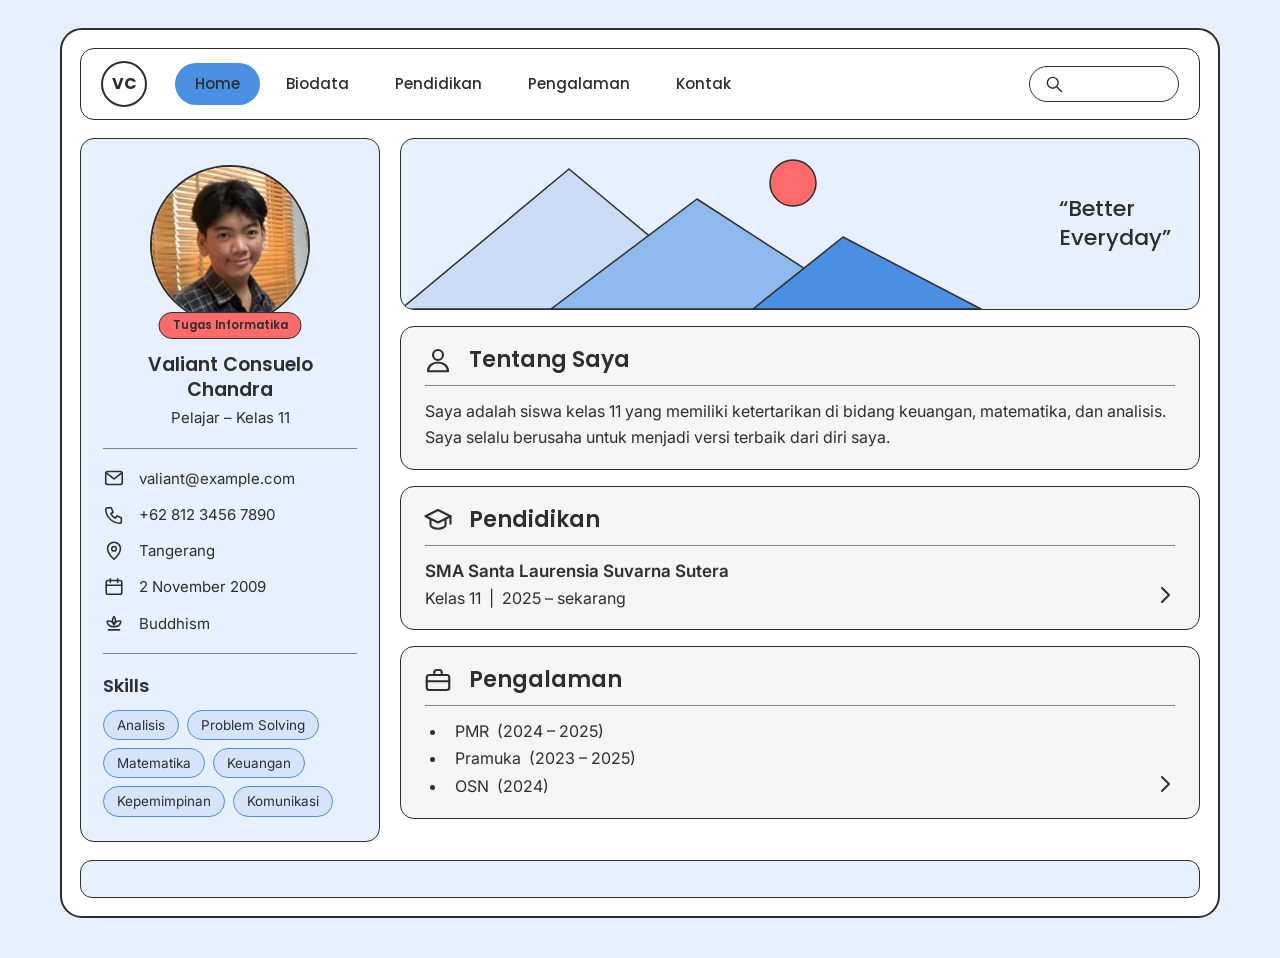
==== cv1.html @ 2d51181e "Folder pengerjaan HTML dan CSS" ====
<!DOCTYPE html>
<html lang="id">
<head>
<meta charset="UTF-8">
<meta name="viewport" content="width=device-width, initial-scale=1.0">
<title>CV Valiant Consuelo Chandra | Tugas Informatika</title>
<link rel="icon" type="image/png" href="images/logo-sekolah.png">
<link rel="preconnect" href="https://fonts.googleapis.com">
<link rel="preconnect" href="https://fonts.gstatic.com" crossorigin>
<link href="https://fonts.googleapis.com/css2?family=Inter:wght@400;500;600&family=Poppins:wght@500;600;700&display=swap" rel="stylesheet">
<link rel="stylesheet" href="css/cv1.css">
</head>
<body class="v-body" id="home">
<div class="v-frame">

  <header class="v-header">
    <a class="v-logo" href="#home" aria-label="Kembali ke atas">VC</a>
    <nav class="v-menu" aria-label="Menu utama">
      <a class="v-menu-link v-menu-active" href="#home">Home</a>
      <a class="v-menu-link" href="#biodata">Biodata</a>
      <a class="v-menu-link" href="#pendidikan">Pendidikan</a>
      <a class="v-menu-link" href="#pengalaman">Pengalaman</a>
      <a class="v-menu-link" href="#kontak">Kontak</a>
    </nav>
    <label class="v-search">
      <svg class="v-ico" viewBox="0 0 24 24" aria-hidden="true"><circle cx="10.5" cy="10.5" r="6.5"/><path d="M15.5 15.5L21 21"/></svg>
      <input class="v-search-input" type="search" aria-label="Cari">
    </label>
  </header>

  <div class="v-layout">

    <aside class="v-side" id="biodata">
      <div class="v-avatar-wrap">
        <a class="v-avatar-link" href="index.html" title="Kembali ke VD Store">
          <img class="v-avatar" src="images/valiant.jpg" alt="Foto Valiant Consuelo Chandra" width="160" height="160">
        </a>
        <a class="v-badge" href="index.html">Tugas Informatika</a>
      </div>
      <h1 class="v-name">Valiant Consuelo Chandra</h1>
      <p class="v-role">Pelajar &ndash; Kelas 11</p>

      <hr class="v-line">

      <ul class="v-info" id="kontak">
        <li class="v-info-item">
          <svg class="v-ico" viewBox="0 0 24 24" aria-hidden="true"><rect x="3" y="5" width="18" height="14" rx="2"/><path d="M3.5 6.5L12 13l8.5-6.5"/></svg>
          <span class="v-info-text">valiant@example.com</span>
        </li>
        <li class="v-info-item">
          <svg class="v-ico" viewBox="0 0 24 24" aria-hidden="true"><path d="M5 4h4l2 5-2.5 1.5a11 11 0 0 0 5 5L15 13l5 2v4a2 2 0 0 1-2 2A16 16 0 0 1 3 6a2 2 0 0 1 2-2z"/></svg>
          <span class="v-info-text">+62 812 3456 7890</span>
        </li>
        <li class="v-info-item">
          <svg class="v-ico" viewBox="0 0 24 24" aria-hidden="true"><path d="M12 21s-7-6.2-7-11.5a7 7 0 0 1 14 0C19 14.8 12 21 12 21z"/><circle cx="12" cy="9.5" r="2.5"/></svg>
          <span class="v-info-text">Tangerang</span>
        </li>
        <li class="v-info-item">
          <svg class="v-ico" viewBox="0 0 24 24" aria-hidden="true"><rect x="3.5" y="5" width="17" height="15" rx="2"/><path d="M3.5 10h17M8 3v4M16 3v4"/></svg>
          <span class="v-info-text">2 November 2009</span>
        </li>
        <li class="v-info-item">
          <svg class="v-ico" viewBox="0 0 24 24" aria-hidden="true"><path d="M12 5c2 2.5 2.6 5.2 0 9c-2.6-3.8-2-6.5 0-9z"/><path d="M12 14c-1-3.2-4.2-4.4-7.5-4c.2 3.8 3 6.4 7.5 6"/><path d="M12 14c1-3.2 4.2-4.4 7.5-4c-.2 3.8-3 6.4-7.5 6"/><path d="M6 19.5h12"/></svg>
          <span class="v-info-text">Buddhism</span>
        </li>
      </ul>

      <hr class="v-line">

      <h2 class="v-side-title">Skills</h2>
      <ul class="v-chips">
        <li class="v-chip">Analisis</li>
        <li class="v-chip">Problem Solving</li>
        <li class="v-chip">Matematika</li>
        <li class="v-chip">Keuangan</li>
        <li class="v-chip">Kepemimpinan</li>
        <li class="v-chip">Komunikasi</li>
      </ul>
    </aside>

    <main class="v-main">

      <section class="v-banner" aria-label="Banner">
        <img class="v-banner-img" src="images/banner-gunung.svg" alt="" width="600" height="170">
        <p class="v-quote">&ldquo;Better<br>Everyday&rdquo;</p>
      </section>

      <section class="v-card" id="tentang">
        <div class="v-card-head">
          <svg class="v-ico v-ico-lg" viewBox="0 0 24 24" aria-hidden="true"><circle cx="12" cy="8" r="4"/><path d="M4 21c0-4.4 3.6-7 8-7s8 2.6 8 7z"/></svg>
          <h2 class="v-card-title">Tentang Saya</h2>
        </div>
        <p class="v-card-text">Saya adalah siswa kelas 11 yang memiliki ketertarikan di bidang keuangan, matematika, dan analisis. Saya selalu berusaha untuk menjadi versi terbaik dari diri saya.</p>
      </section>

      <section class="v-card v-card-go" id="pendidikan">
        <div class="v-card-head">
          <svg class="v-ico v-ico-lg" viewBox="0 0 24 24" aria-hidden="true"><path d="M12 4L2 9l10 5 10-5z"/><path d="M6 11.5V16c0 1.4 2.7 3 6 3s6-1.6 6-3v-4.5"/><path d="M22 9v6"/></svg>
          <h2 class="v-card-title">Pendidikan</h2>
        </div>
        <p class="v-edu-name">SMA Santa Laurensia Suvarna Sutera</p>
        <p class="v-edu-meta">Kelas 11 &nbsp;|&nbsp; 2025 &ndash; sekarang</p>
        <svg class="v-go" viewBox="0 0 24 24" aria-hidden="true"><path d="M9 5l7 7-7 7"/></svg>
      </section>

      <section class="v-card v-card-go" id="pengalaman">
        <div class="v-card-head">
          <svg class="v-ico v-ico-lg" viewBox="0 0 24 24" aria-hidden="true"><rect x="3" y="8" width="18" height="12" rx="2"/><path d="M9 8V6a2 2 0 0 1 2-2h2a2 2 0 0 1 2 2v2M3 13h18"/></svg>
          <h2 class="v-card-title">Pengalaman</h2>
        </div>
        <ul class="v-exp">
          <li class="v-exp-item">PMR &nbsp;(2024 &ndash; 2025)</li>
          <li class="v-exp-item">Pramuka &nbsp;(2023 &ndash; 2025)</li>
          <li class="v-exp-item">OSN &nbsp;(2024)</li>
        </ul>
        <svg class="v-go" viewBox="0 0 24 24" aria-hidden="true"><path d="M9 5l7 7-7 7"/></svg>
      </section>

    </main>
  </div>

  <footer class="v-footer"></footer>
</div>
</body>
</html>
---- css/cv1.css ----
*,
*::before,
*::after {
  box-sizing: border-box;
}

html {
  scroll-behavior: smooth;
}

body {
  margin: 0;
}

img {
  max-width: 100%;
}

ul {
  margin: 0;
  padding: 0;
  list-style: none;
}

.v-body {
  --v-primary: #4A90E2;
  --v-bg: #E6F0FF;
  --v-card: #F5F5F5;
  --v-text: #2E2E2E;
  --v-accent: #FF6B6B;
  --v-line: rgba(46, 46, 46, 0.55);
  padding: 28px 24px 40px;
  background: var(--v-bg);
  color: var(--v-text);
  font-family: "Inter", system-ui, -apple-system, "Segoe UI", sans-serif;
  font-size: 15px;
  line-height: 1.55;
}

.v-frame {
  max-width: 1160px;
  margin: 0 auto;
  padding: 18px;
  background: #ffffff;
  border: 2px solid var(--v-text);
  border-radius: 22px;
}

.v-ico {
  flex: none;
  width: 22px;
  height: 22px;
  fill: none;
  stroke: var(--v-text);
  stroke-width: 1.7;
  stroke-linecap: round;
  stroke-linejoin: round;
}

.v-ico-lg {
  width: 30px;
  height: 30px;
}

.v-header {
  display: flex;
  align-items: center;
  gap: 28px;
  padding: 12px 20px;
  border: 1.5px solid var(--v-text);
  border-radius: 14px;
  background: #ffffff;
}

.v-logo {
  flex: none;
  width: 46px;
  height: 46px;
  display: grid;
  place-items: center;
  border: 2px solid var(--v-text);
  border-radius: 50%;
  color: var(--v-text);
  font-family: "Poppins", "Inter", sans-serif;
  font-weight: 700;
  font-size: 16px;
  text-decoration: none;
}

.v-menu {
  display: flex;
  align-items: center;
  gap: 6px;
  flex: 1;
}

.v-menu-link {
  padding: 9px 20px;
  border-radius: 999px;
  color: var(--v-text);
  font-family: "Poppins", "Inter", sans-serif;
  font-weight: 500;
  font-size: 15px;
  text-decoration: none;
  transition: background 0.15s ease;
}

.v-menu-link:hover {
  background: var(--v-bg);
}

.v-menu-active,
.v-menu-active:hover {
  background: var(--v-primary);
}

.v-search {
  flex: none;
  width: 150px;
  display: flex;
  align-items: center;
  gap: 8px;
  padding: 7px 14px;
  border: 1.5px solid var(--v-text);
  border-radius: 999px;
  background: #ffffff;
}

.v-search .v-ico {
  width: 20px;
  height: 20px;
}

.v-search-input {
  width: 100%;
  min-width: 0;
  border: 0;
  outline: 0;
  background: transparent;
  color: var(--v-text);
  font: 400 14px "Inter", sans-serif;
}

.v-search:focus-within {
  outline: 2px solid var(--v-primary);
  outline-offset: 1px;
}

.v-layout {
  display: grid;
  grid-template-columns: 300px 1fr;
  gap: 20px;
  margin-top: 18px;
  align-items: stretch;
}

.v-side {
  padding: 26px 22px 24px;
  background: var(--v-bg);
  border: 1.5px solid var(--v-text);
  border-radius: 14px;
  scroll-margin-top: 20px;
}

.v-avatar-wrap {
  position: relative;
  width: 160px;
  margin: 0 auto 28px;
}

.v-avatar-link {
  display: block;
  border-radius: 50%;
  transition: transform 0.2s ease;
}

.v-avatar-link:hover {
  transform: scale(1.04);
}

.v-avatar {
  display: block;
  width: 160px;
  height: 160px;
  object-fit: cover;
  object-position: 50% 20%;
  border: 2px solid var(--v-text);
  border-radius: 50%;
  background: #ffffff;
}

.v-badge {
  position: absolute;
  left: 50%;
  bottom: -14px;
  transform: translateX(-50%);
  padding: 5px 13px;
  border: 1.5px solid var(--v-text);
  border-radius: 999px;
  background: var(--v-accent);
  color: var(--v-text);
  font-family: "Poppins", "Inter", sans-serif;
  font-weight: 600;
  font-size: 11.5px;
  line-height: 1.3;
  white-space: nowrap;
  text-decoration: none;
  transition: transform 0.15s ease;
}

.v-badge:hover {
  transform: translateX(-50%) scale(1.06);
}

.v-name {
  margin: 0;
  text-align: center;
  font-family: "Poppins", "Inter", sans-serif;
  font-weight: 600;
  font-size: 19px;
  line-height: 1.3;
}

.v-role {
  margin: 4px 0 0;
  text-align: center;
  font-size: 15px;
}

.v-line {
  margin: 18px 0;
  border: 0;
  border-top: 1px solid var(--v-line);
}

.v-info {
  display: grid;
  gap: 13px;
  scroll-margin-top: 20px;
}

.v-info-item {
  display: flex;
  align-items: center;
  gap: 14px;
}

.v-info-text {
  font-size: 15px;
  overflow-wrap: anywhere;
}

.v-side-title {
  margin: 0 0 10px;
  font-family: "Poppins", "Inter", sans-serif;
  font-weight: 600;
  font-size: 18px;
}

.v-chips {
  display: flex;
  flex-wrap: wrap;
  gap: 8px;
}

.v-chip {
  padding: 4px 13px;
  border: 1.5px solid var(--v-primary);
  border-radius: 999px;
  background: #D4E5FB;
  font-size: 13.5px;
  line-height: 1.5;
}

.v-main {
  display: grid;
  gap: 16px;
  align-content: start;
}

.v-banner {
  position: relative;
  height: 172px;
  overflow: hidden;
  background: var(--v-bg);
  border: 1.5px solid var(--v-text);
  border-radius: 14px;
}

.v-banner-img {
  position: absolute;
  left: 0;
  bottom: 0;
  height: 100%;
  width: auto;
  max-width: none;
}

.v-quote {
  position: absolute;
  right: 28px;
  top: 50%;
  margin: 0;
  transform: translateY(-50%);
  font-family: "Poppins", "Inter", sans-serif;
  font-weight: 500;
  font-size: 22px;
  line-height: 1.3;
}

.v-card {
  position: relative;
  padding: 16px 24px 18px;
  background: var(--v-card);
  border: 1.5px solid var(--v-text);
  border-radius: 14px;
  scroll-margin-top: 20px;
}

.v-card-head {
  display: flex;
  align-items: center;
  gap: 16px;
  padding-bottom: 8px;
  margin-bottom: 12px;
  border-bottom: 1px solid var(--v-line);
}

.v-card-title {
  margin: 0;
  font-family: "Poppins", "Inter", sans-serif;
  font-weight: 600;
  font-size: 22px;
}

.v-card-head .v-ico-lg {
  margin-left: -2px;
}

.v-card-text {
  margin: 0;
  font-size: 16px;
  line-height: 1.65;
}

.v-edu-name {
  margin: 0;
  font-weight: 600;
  font-size: 17px;
}

.v-edu-meta {
  margin: 2px 0 0;
  font-size: 16px;
}

.v-exp {
  list-style: disc;
  padding-left: 22px;
  font-size: 16px;
}

.v-exp-item {
  padding-left: 8px;
  line-height: 1.7;
}

.v-exp-item::marker {
  color: var(--v-text);
}

.v-card-go .v-card-head {
  margin-right: 0;
}

.v-go {
  position: absolute;
  right: 22px;
  bottom: 22px;
  width: 24px;
  height: 24px;
  fill: none;
  stroke: var(--v-text);
  stroke-width: 2;
  stroke-linecap: round;
  stroke-linejoin: round;
}

.v-footer {
  height: 38px;
  margin-top: 18px;
  background: var(--v-bg);
  border: 1.5px solid var(--v-text);
  border-radius: 12px;
}

@media (max-width: 960px) {
  .v-layout {
    grid-template-columns: 1fr;
  }

  .v-search {
    display: none;
  }

  .v-header {
    gap: 16px;
  }

  .v-menu {
    overflow-x: auto;
    scrollbar-width: none;
  }

  .v-menu::-webkit-scrollbar {
    display: none;
  }

  .v-menu-link {
    padding: 8px 14px;
    white-space: nowrap;
  }
}

@media (max-width: 560px) {
  .v-body {
    padding: 12px 10px 24px;
  }

  .v-frame {
    padding: 10px;
    border-radius: 16px;
  }

  .v-header {
    padding: 10px 12px;
  }

  .v-banner {
    height: 140px;
  }

  .v-quote {
    right: 12px;
    padding: 6px 12px;
    background: rgba(230, 240, 255, 0.92);
    border-radius: 10px;
    font-size: 17px;
  }

  .v-card {
    padding: 14px 16px 16px;
  }

  .v-card-title {
    font-size: 19px;
  }

  .v-card-text,
  .v-exp,
  .v-edu-meta {
    font-size: 15px;
  }

  .v-go {
    right: 14px;
    bottom: 16px;
  }
}
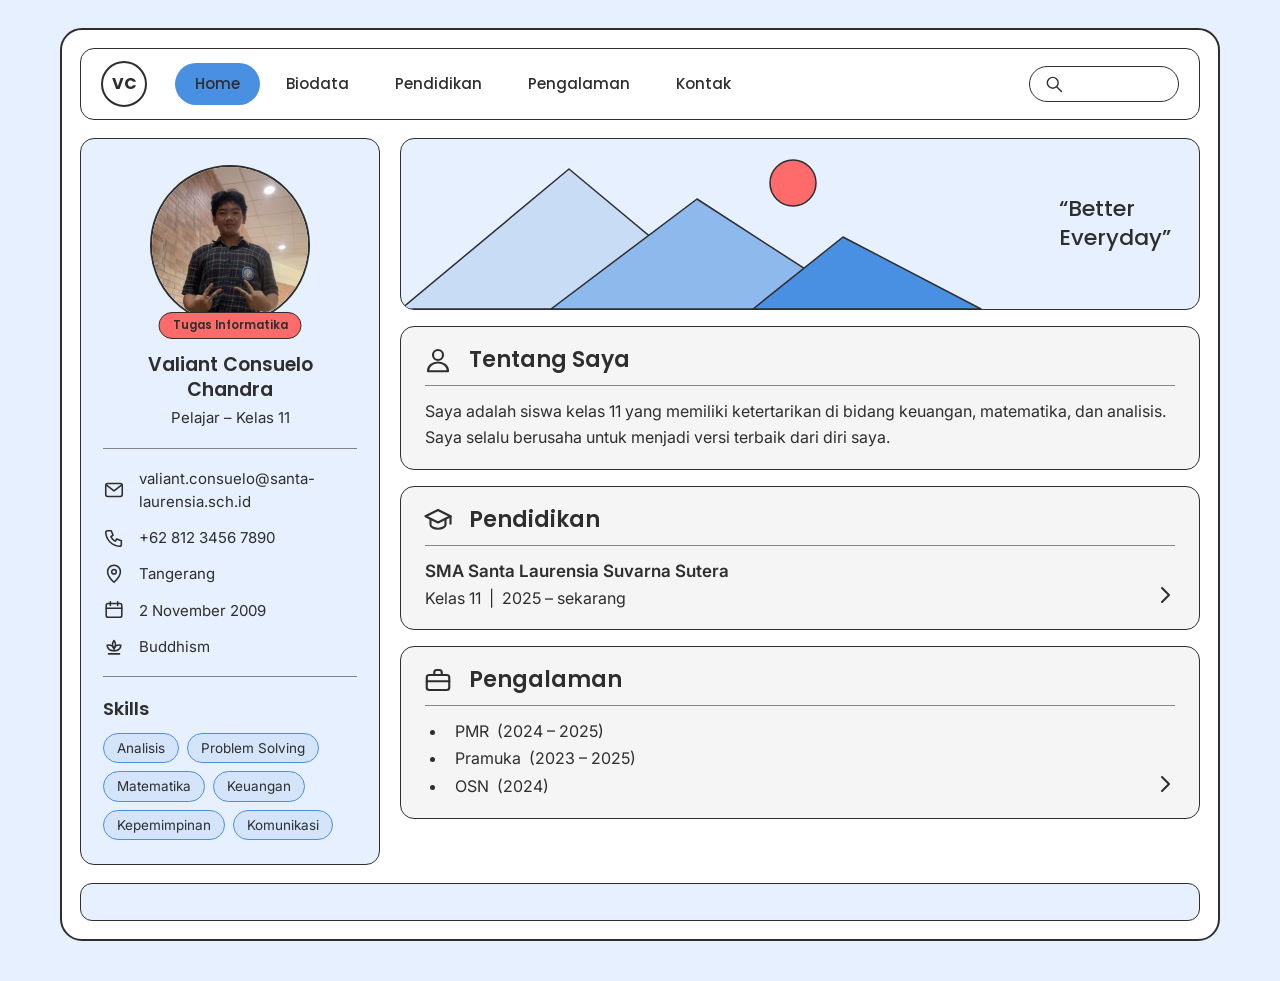
==== commit 7aec565b: "Ganti foto jadi setengah badan, update email" ====
--- a/cv1.html
+++ b/cv1.html
@@ -10,116 +10,116 @@
 <link href="https://fonts.googleapis.com/css2?family=Inter:wght@400;500;600&family=Poppins:wght@500;600;700&display=swap" rel="stylesheet">
 <link rel="stylesheet" href="css/cv1.css">
 </head>
-<body class="v-body" id="home">
-<div class="v-frame">
+<body class="valiant-body" id="home">
+<div class="valiant-frame">
 
-  <header class="v-header">
-    <a class="v-logo" href="#home" aria-label="Kembali ke atas">VC</a>
-    <nav class="v-menu" aria-label="Menu utama">
-      <a class="v-menu-link v-menu-active" href="#home">Home</a>
-      <a class="v-menu-link" href="#biodata">Biodata</a>
-      <a class="v-menu-link" href="#pendidikan">Pendidikan</a>
-      <a class="v-menu-link" href="#pengalaman">Pengalaman</a>
-      <a class="v-menu-link" href="#kontak">Kontak</a>
+  <header class="valiant-header">
+    <a class="valiant-logo" href="#home" aria-label="Kembali ke atas">VC</a>
+    <nav class="valiant-menu" aria-label="Menu utama">
+      <a class="valiant-menu-link valiant-menu-active" href="#home">Home</a>
+      <a class="valiant-menu-link" href="#biodata">Biodata</a>
+      <a class="valiant-menu-link" href="#pendidikan">Pendidikan</a>
+      <a class="valiant-menu-link" href="#pengalaman">Pengalaman</a>
+      <a class="valiant-menu-link" href="#kontak">Kontak</a>
     </nav>
-    <label class="v-search">
-      <svg class="v-ico" viewBox="0 0 24 24" aria-hidden="true"><circle cx="10.5" cy="10.5" r="6.5"/><path d="M15.5 15.5L21 21"/></svg>
-      <input class="v-search-input" type="search" aria-label="Cari">
+    <label class="valiant-search">
+      <svg class="valiant-ico" viewBox="0 0 24 24" aria-hidden="true"><circle cx="10.5" cy="10.5" r="6.5"/><path d="M15.5 15.5L21 21"/></svg>
+      <input class="valiant-search-input" type="search" aria-label="Cari">
     </label>
   </header>
 
-  <div class="v-layout">
+  <div class="valiant-layout">
 
-    <aside class="v-side" id="biodata">
-      <div class="v-avatar-wrap">
-        <a class="v-avatar-link" href="index.html" title="Kembali ke VD Store">
-          <img class="v-avatar" src="images/valiant.jpg" alt="Foto Valiant Consuelo Chandra" width="160" height="160">
+    <aside class="valiant-side" id="biodata">
+      <div class="valiant-avatar-wrap">
+        <a class="valiant-avatar-link" href="index.html" title="Kembali ke VD Store">
+          <img class="valiant-avatar" src="images/valiant.jpg" alt="Foto Valiant Consuelo Chandra" width="160" height="160">
         </a>
-        <a class="v-badge" href="index.html">Tugas Informatika</a>
+        <a class="valiant-badge" href="index.html">Tugas Informatika</a>
       </div>
-      <h1 class="v-name">Valiant Consuelo Chandra</h1>
-      <p class="v-role">Pelajar &ndash; Kelas 11</p>
+      <h1 class="valiant-name">Valiant Consuelo Chandra</h1>
+      <p class="valiant-role">Pelajar &ndash; Kelas 11</p>
 
-      <hr class="v-line">
+      <hr class="valiant-line">
 
-      <ul class="v-info" id="kontak">
-        <li class="v-info-item">
-          <svg class="v-ico" viewBox="0 0 24 24" aria-hidden="true"><rect x="3" y="5" width="18" height="14" rx="2"/><path d="M3.5 6.5L12 13l8.5-6.5"/></svg>
-          <span class="v-info-text">valiant@example.com</span>
+      <ul class="valiant-info" id="kontak">
+        <li class="valiant-info-item">
+          <svg class="valiant-ico" viewBox="0 0 24 24" aria-hidden="true"><rect x="3" y="5" width="18" height="14" rx="2"/><path d="M3.5 6.5L12 13l8.5-6.5"/></svg>
+          <span class="valiant-info-text">valiant.consuelo@santa-laurensia.sch.id</span>
         </li>
-        <li class="v-info-item">
-          <svg class="v-ico" viewBox="0 0 24 24" aria-hidden="true"><path d="M5 4h4l2 5-2.5 1.5a11 11 0 0 0 5 5L15 13l5 2v4a2 2 0 0 1-2 2A16 16 0 0 1 3 6a2 2 0 0 1 2-2z"/></svg>
-          <span class="v-info-text">+62 812 3456 7890</span>
+        <li class="valiant-info-item">
+          <svg class="valiant-ico" viewBox="0 0 24 24" aria-hidden="true"><path d="M5 4h4l2 5-2.5 1.5a11 11 0 0 0 5 5L15 13l5 2v4a2 2 0 0 1-2 2A16 16 0 0 1 3 6a2 2 0 0 1 2-2z"/></svg>
+          <span class="valiant-info-text">+62 812 3456 7890</span>
         </li>
-        <li class="v-info-item">
-          <svg class="v-ico" viewBox="0 0 24 24" aria-hidden="true"><path d="M12 21s-7-6.2-7-11.5a7 7 0 0 1 14 0C19 14.8 12 21 12 21z"/><circle cx="12" cy="9.5" r="2.5"/></svg>
-          <span class="v-info-text">Tangerang</span>
+        <li class="valiant-info-item">
+          <svg class="valiant-ico" viewBox="0 0 24 24" aria-hidden="true"><path d="M12 21s-7-6.2-7-11.5a7 7 0 0 1 14 0C19 14.8 12 21 12 21z"/><circle cx="12" cy="9.5" r="2.5"/></svg>
+          <span class="valiant-info-text">Tangerang</span>
         </li>
-        <li class="v-info-item">
-          <svg class="v-ico" viewBox="0 0 24 24" aria-hidden="true"><rect x="3.5" y="5" width="17" height="15" rx="2"/><path d="M3.5 10h17M8 3v4M16 3v4"/></svg>
-          <span class="v-info-text">2 November 2009</span>
+        <li class="valiant-info-item">
+          <svg class="valiant-ico" viewBox="0 0 24 24" aria-hidden="true"><rect x="3.5" y="5" width="17" height="15" rx="2"/><path d="M3.5 10h17M8 3v4M16 3v4"/></svg>
+          <span class="valiant-info-text">2 November 2009</span>
         </li>
-        <li class="v-info-item">
-          <svg class="v-ico" viewBox="0 0 24 24" aria-hidden="true"><path d="M12 5c2 2.5 2.6 5.2 0 9c-2.6-3.8-2-6.5 0-9z"/><path d="M12 14c-1-3.2-4.2-4.4-7.5-4c.2 3.8 3 6.4 7.5 6"/><path d="M12 14c1-3.2 4.2-4.4 7.5-4c-.2 3.8-3 6.4-7.5 6"/><path d="M6 19.5h12"/></svg>
-          <span class="v-info-text">Buddhism</span>
+        <li class="valiant-info-item">
+          <svg class="valiant-ico" viewBox="0 0 24 24" aria-hidden="true"><path d="M12 5c2 2.5 2.6 5.2 0 9c-2.6-3.8-2-6.5 0-9z"/><path d="M12 14c-1-3.2-4.2-4.4-7.5-4c.2 3.8 3 6.4 7.5 6"/><path d="M12 14c1-3.2 4.2-4.4 7.5-4c-.2 3.8-3 6.4-7.5 6"/><path d="M6 19.5h12"/></svg>
+          <span class="valiant-info-text">Buddhism</span>
         </li>
       </ul>
 
-      <hr class="v-line">
+      <hr class="valiant-line">
 
-      <h2 class="v-side-title">Skills</h2>
-      <ul class="v-chips">
-        <li class="v-chip">Analisis</li>
-        <li class="v-chip">Problem Solving</li>
-        <li class="v-chip">Matematika</li>
-        <li class="v-chip">Keuangan</li>
-        <li class="v-chip">Kepemimpinan</li>
-        <li class="v-chip">Komunikasi</li>
+      <h2 class="valiant-side-title">Skills</h2>
+      <ul class="valiant-chips">
+        <li class="valiant-chip">Analisis</li>
+        <li class="valiant-chip">Problem Solving</li>
+        <li class="valiant-chip">Matematika</li>
+        <li class="valiant-chip">Keuangan</li>
+        <li class="valiant-chip">Kepemimpinan</li>
+        <li class="valiant-chip">Komunikasi</li>
       </ul>
     </aside>
 
-    <main class="v-main">
+    <main class="valiant-main">
 
-      <section class="v-banner" aria-label="Banner">
-        <img class="v-banner-img" src="images/banner-gunung.svg" alt="" width="600" height="170">
-        <p class="v-quote">&ldquo;Better<br>Everyday&rdquo;</p>
+      <section class="valiant-banner" aria-label="Banner">
+        <img class="valiant-banner-img" src="images/banner-gunung.svg" alt="" width="600" height="170">
+        <p class="valiant-quote">&ldquo;Better<br>Everyday&rdquo;</p>
       </section>
 
-      <section class="v-card" id="tentang">
-        <div class="v-card-head">
-          <svg class="v-ico v-ico-lg" viewBox="0 0 24 24" aria-hidden="true"><circle cx="12" cy="8" r="4"/><path d="M4 21c0-4.4 3.6-7 8-7s8 2.6 8 7z"/></svg>
-          <h2 class="v-card-title">Tentang Saya</h2>
+      <section class="valiant-card" id="tentang">
+        <div class="valiant-card-head">
+          <svg class="valiant-ico valiant-ico-lg" viewBox="0 0 24 24" aria-hidden="true"><circle cx="12" cy="8" r="4"/><path d="M4 21c0-4.4 3.6-7 8-7s8 2.6 8 7z"/></svg>
+          <h2 class="valiant-card-title">Tentang Saya</h2>
         </div>
-        <p class="v-card-text">Saya adalah siswa kelas 11 yang memiliki ketertarikan di bidang keuangan, matematika, dan analisis. Saya selalu berusaha untuk menjadi versi terbaik dari diri saya.</p>
+        <p class="valiant-card-text">Saya adalah siswa kelas 11 yang memiliki ketertarikan di bidang keuangan, matematika, dan analisis. Saya selalu berusaha untuk menjadi versi terbaik dari diri saya.</p>
       </section>
 
-      <section class="v-card v-card-go" id="pendidikan">
-        <div class="v-card-head">
-          <svg class="v-ico v-ico-lg" viewBox="0 0 24 24" aria-hidden="true"><path d="M12 4L2 9l10 5 10-5z"/><path d="M6 11.5V16c0 1.4 2.7 3 6 3s6-1.6 6-3v-4.5"/><path d="M22 9v6"/></svg>
-          <h2 class="v-card-title">Pendidikan</h2>
+      <section class="valiant-card valiant-card-go" id="pendidikan">
+        <div class="valiant-card-head">
+          <svg class="valiant-ico valiant-ico-lg" viewBox="0 0 24 24" aria-hidden="true"><path d="M12 4L2 9l10 5 10-5z"/><path d="M6 11.5V16c0 1.4 2.7 3 6 3s6-1.6 6-3v-4.5"/><path d="M22 9v6"/></svg>
+          <h2 class="valiant-card-title">Pendidikan</h2>
         </div>
-        <p class="v-edu-name">SMA Santa Laurensia Suvarna Sutera</p>
-        <p class="v-edu-meta">Kelas 11 &nbsp;|&nbsp; 2025 &ndash; sekarang</p>
-        <svg class="v-go" viewBox="0 0 24 24" aria-hidden="true"><path d="M9 5l7 7-7 7"/></svg>
+        <p class="valiant-edu-name">SMA Santa Laurensia Suvarna Sutera</p>
+        <p class="valiant-edu-meta">Kelas 11 &nbsp;|&nbsp; 2025 &ndash; sekarang</p>
+        <svg class="valiant-go" viewBox="0 0 24 24" aria-hidden="true"><path d="M9 5l7 7-7 7"/></svg>
       </section>
 
-      <section class="v-card v-card-go" id="pengalaman">
-        <div class="v-card-head">
-          <svg class="v-ico v-ico-lg" viewBox="0 0 24 24" aria-hidden="true"><rect x="3" y="8" width="18" height="12" rx="2"/><path d="M9 8V6a2 2 0 0 1 2-2h2a2 2 0 0 1 2 2v2M3 13h18"/></svg>
-          <h2 class="v-card-title">Pengalaman</h2>
+      <section class="valiant-card valiant-card-go" id="pengalaman">
+        <div class="valiant-card-head">
+          <svg class="valiant-ico valiant-ico-lg" viewBox="0 0 24 24" aria-hidden="true"><rect x="3" y="8" width="18" height="12" rx="2"/><path d="M9 8V6a2 2 0 0 1 2-2h2a2 2 0 0 1 2 2v2M3 13h18"/></svg>
+          <h2 class="valiant-card-title">Pengalaman</h2>
         </div>
-        <ul class="v-exp">
-          <li class="v-exp-item">PMR &nbsp;(2024 &ndash; 2025)</li>
-          <li class="v-exp-item">Pramuka &nbsp;(2023 &ndash; 2025)</li>
-          <li class="v-exp-item">OSN &nbsp;(2024)</li>
+        <ul class="valiant-exp">
+          <li class="valiant-exp-item">PMR &nbsp;(2024 &ndash; 2025)</li>
+          <li class="valiant-exp-item">Pramuka &nbsp;(2023 &ndash; 2025)</li>
+          <li class="valiant-exp-item">OSN &nbsp;(2024)</li>
         </ul>
-        <svg class="v-go" viewBox="0 0 24 24" aria-hidden="true"><path d="M9 5l7 7-7 7"/></svg>
+        <svg class="valiant-go" viewBox="0 0 24 24" aria-hidden="true"><path d="M9 5l7 7-7 7"/></svg>
       </section>
 
     </main>
   </div>
 
-  <footer class="v-footer"></footer>
+  <footer class="valiant-footer"></footer>
 </div>
 </body>
 </html>
--- a/css/cv1.css
+++ b/css/cv1.css
@@ -22,7 +22,7 @@
   list-style: none;
 }
 
-.v-body {
+.valiant-body {
   --v-primary: #4A90E2;
   --v-bg: #E6F0FF;
   --v-card: #F5F5F5;
@@ -37,7 +37,7 @@
   line-height: 1.55;
 }
 
-.v-frame {
+.valiant-frame {
   max-width: 1160px;
   margin: 0 auto;
   padding: 18px;
@@ -46,7 +46,7 @@
   border-radius: 22px;
 }
 
-.v-ico {
+.valiant-ico {
   flex: none;
   width: 22px;
   height: 22px;
@@ -57,12 +57,12 @@
   stroke-linejoin: round;
 }
 
-.v-ico-lg {
+.valiant-ico-lg {
   width: 30px;
   height: 30px;
 }
 
-.v-header {
+.valiant-header {
   display: flex;
   align-items: center;
   gap: 28px;
@@ -72,7 +72,7 @@
   background: #ffffff;
 }
 
-.v-logo {
+.valiant-logo {
   flex: none;
   width: 46px;
   height: 46px;
@@ -87,14 +87,14 @@
   text-decoration: none;
 }
 
-.v-menu {
+.valiant-menu {
   display: flex;
   align-items: center;
   gap: 6px;
   flex: 1;
 }
 
-.v-menu-link {
+.valiant-menu-link {
   padding: 9px 20px;
   border-radius: 999px;
   color: var(--v-text);
@@ -105,16 +105,16 @@
   transition: background 0.15s ease;
 }
 
-.v-menu-link:hover {
+.valiant-menu-link:hover {
   background: var(--v-bg);
 }
 
-.v-menu-active,
-.v-menu-active:hover {
+.valiant-menu-active,
+.valiant-menu-active:hover {
   background: var(--v-primary);
 }
 
-.v-search {
+.valiant-search {
   flex: none;
   width: 150px;
   display: flex;
@@ -126,12 +126,12 @@
   background: #ffffff;
 }
 
-.v-search .v-ico {
+.valiant-search .valiant-ico {
   width: 20px;
   height: 20px;
 }
 
-.v-search-input {
+.valiant-search-input {
   width: 100%;
   min-width: 0;
   border: 0;
@@ -141,12 +141,12 @@
   font: 400 14px "Inter", sans-serif;
 }
 
-.v-search:focus-within {
+.valiant-search:focus-within {
   outline: 2px solid var(--v-primary);
   outline-offset: 1px;
 }
 
-.v-layout {
+.valiant-layout {
   display: grid;
   grid-template-columns: 300px 1fr;
   gap: 20px;
@@ -154,7 +154,7 @@
   align-items: stretch;
 }
 
-.v-side {
+.valiant-side {
   padding: 26px 22px 24px;
   background: var(--v-bg);
   border: 1.5px solid var(--v-text);
@@ -162,23 +162,23 @@
   scroll-margin-top: 20px;
 }
 
-.v-avatar-wrap {
+.valiant-avatar-wrap {
   position: relative;
   width: 160px;
   margin: 0 auto 28px;
 }
 
-.v-avatar-link {
+.valiant-avatar-link {
   display: block;
   border-radius: 50%;
   transition: transform 0.2s ease;
 }
 
-.v-avatar-link:hover {
+.valiant-avatar-link:hover {
   transform: scale(1.04);
 }
 
-.v-avatar {
+.valiant-avatar {
   display: block;
   width: 160px;
   height: 160px;
@@ -189,7 +189,7 @@
   background: #ffffff;
 }
 
-.v-badge {
+.valiant-badge {
   position: absolute;
   left: 50%;
   bottom: -14px;
@@ -208,11 +208,11 @@
   transition: transform 0.15s ease;
 }
 
-.v-badge:hover {
+.valiant-badge:hover {
   transform: translateX(-50%) scale(1.06);
 }
 
-.v-name {
+.valiant-name {
   margin: 0;
   text-align: center;
   font-family: "Poppins", "Inter", sans-serif;
@@ -221,49 +221,49 @@
   line-height: 1.3;
 }
 
-.v-role {
+.valiant-role {
   margin: 4px 0 0;
   text-align: center;
   font-size: 15px;
 }
 
-.v-line {
+.valiant-line {
   margin: 18px 0;
   border: 0;
   border-top: 1px solid var(--v-line);
 }
 
-.v-info {
+.valiant-info {
   display: grid;
   gap: 13px;
   scroll-margin-top: 20px;
 }
 
-.v-info-item {
+.valiant-info-item {
   display: flex;
   align-items: center;
   gap: 14px;
 }
 
-.v-info-text {
+.valiant-info-text {
   font-size: 15px;
   overflow-wrap: anywhere;
 }
 
-.v-side-title {
+.valiant-side-title {
   margin: 0 0 10px;
   font-family: "Poppins", "Inter", sans-serif;
   font-weight: 600;
   font-size: 18px;
 }
 
-.v-chips {
+.valiant-chips {
   display: flex;
   flex-wrap: wrap;
   gap: 8px;
 }
 
-.v-chip {
+.valiant-chip {
   padding: 4px 13px;
   border: 1.5px solid var(--v-primary);
   border-radius: 999px;
@@ -272,13 +272,13 @@
   line-height: 1.5;
 }
 
-.v-main {
+.valiant-main {
   display: grid;
   gap: 16px;
   align-content: start;
 }
 
-.v-banner {
+.valiant-banner {
   position: relative;
   height: 172px;
   overflow: hidden;
@@ -287,7 +287,7 @@
   border-radius: 14px;
 }
 
-.v-banner-img {
+.valiant-banner-img {
   position: absolute;
   left: 0;
   bottom: 0;
@@ -296,7 +296,7 @@
   max-width: none;
 }
 
-.v-quote {
+.valiant-quote {
   position: absolute;
   right: 28px;
   top: 50%;
@@ -308,7 +308,7 @@
   line-height: 1.3;
 }
 
-.v-card {
+.valiant-card {
   position: relative;
   padding: 16px 24px 18px;
   background: var(--v-card);
@@ -317,7 +317,7 @@
   scroll-margin-top: 20px;
 }
 
-.v-card-head {
+.valiant-card-head {
   display: flex;
   align-items: center;
   gap: 16px;
@@ -326,54 +326,54 @@
   border-bottom: 1px solid var(--v-line);
 }
 
-.v-card-title {
+.valiant-card-title {
   margin: 0;
   font-family: "Poppins", "Inter", sans-serif;
   font-weight: 600;
   font-size: 22px;
 }
 
-.v-card-head .v-ico-lg {
+.valiant-card-head .valiant-ico-lg {
   margin-left: -2px;
 }
 
-.v-card-text {
+.valiant-card-text {
   margin: 0;
   font-size: 16px;
   line-height: 1.65;
 }
 
-.v-edu-name {
+.valiant-edu-name {
   margin: 0;
   font-weight: 600;
   font-size: 17px;
 }
 
-.v-edu-meta {
+.valiant-edu-meta {
   margin: 2px 0 0;
   font-size: 16px;
 }
 
-.v-exp {
+.valiant-exp {
   list-style: disc;
   padding-left: 22px;
   font-size: 16px;
 }
 
-.v-exp-item {
+.valiant-exp-item {
   padding-left: 8px;
   line-height: 1.7;
 }
 
-.v-exp-item::marker {
-  color: var(--v-text);
-}
-
-.v-card-go .v-card-head {
+.valiant-exp-item::marker {
+  color: var(--v-text);
+}
+
+.valiant-card-go .valiant-card-head {
   margin-right: 0;
 }
 
-.v-go {
+.valiant-go {
   position: absolute;
   right: 22px;
   bottom: 22px;
@@ -386,7 +386,7 @@
   stroke-linejoin: round;
 }
 
-.v-footer {
+.valiant-footer {
   height: 38px;
   margin-top: 18px;
   background: var(--v-bg);
@@ -395,52 +395,52 @@
 }
 
 @media (max-width: 960px) {
-  .v-layout {
+  .valiant-layout {
     grid-template-columns: 1fr;
   }
 
-  .v-search {
+  .valiant-search {
     display: none;
   }
 
-  .v-header {
+  .valiant-header {
     gap: 16px;
   }
 
-  .v-menu {
+  .valiant-menu {
     overflow-x: auto;
     scrollbar-width: none;
   }
 
-  .v-menu::-webkit-scrollbar {
+  .valiant-menu::-webkit-scrollbar {
     display: none;
   }
 
-  .v-menu-link {
+  .valiant-menu-link {
     padding: 8px 14px;
     white-space: nowrap;
   }
 }
 
 @media (max-width: 560px) {
-  .v-body {
+  .valiant-body {
     padding: 12px 10px 24px;
   }
 
-  .v-frame {
+  .valiant-frame {
     padding: 10px;
     border-radius: 16px;
   }
 
-  .v-header {
+  .valiant-header {
     padding: 10px 12px;
   }
 
-  .v-banner {
+  .valiant-banner {
     height: 140px;
   }
 
-  .v-quote {
+  .valiant-quote {
     right: 12px;
     padding: 6px 12px;
     background: rgba(230, 240, 255, 0.92);
@@ -448,21 +448,21 @@
     font-size: 17px;
   }
 
-  .v-card {
+  .valiant-card {
     padding: 14px 16px 16px;
   }
 
-  .v-card-title {
+  .valiant-card-title {
     font-size: 19px;
   }
 
-  .v-card-text,
-  .v-exp,
-  .v-edu-meta {
+  .valiant-card-text,
+  .valiant-exp,
+  .valiant-edu-meta {
     font-size: 15px;
   }
 
-  .v-go {
+  .valiant-go {
     right: 14px;
     bottom: 16px;
   }
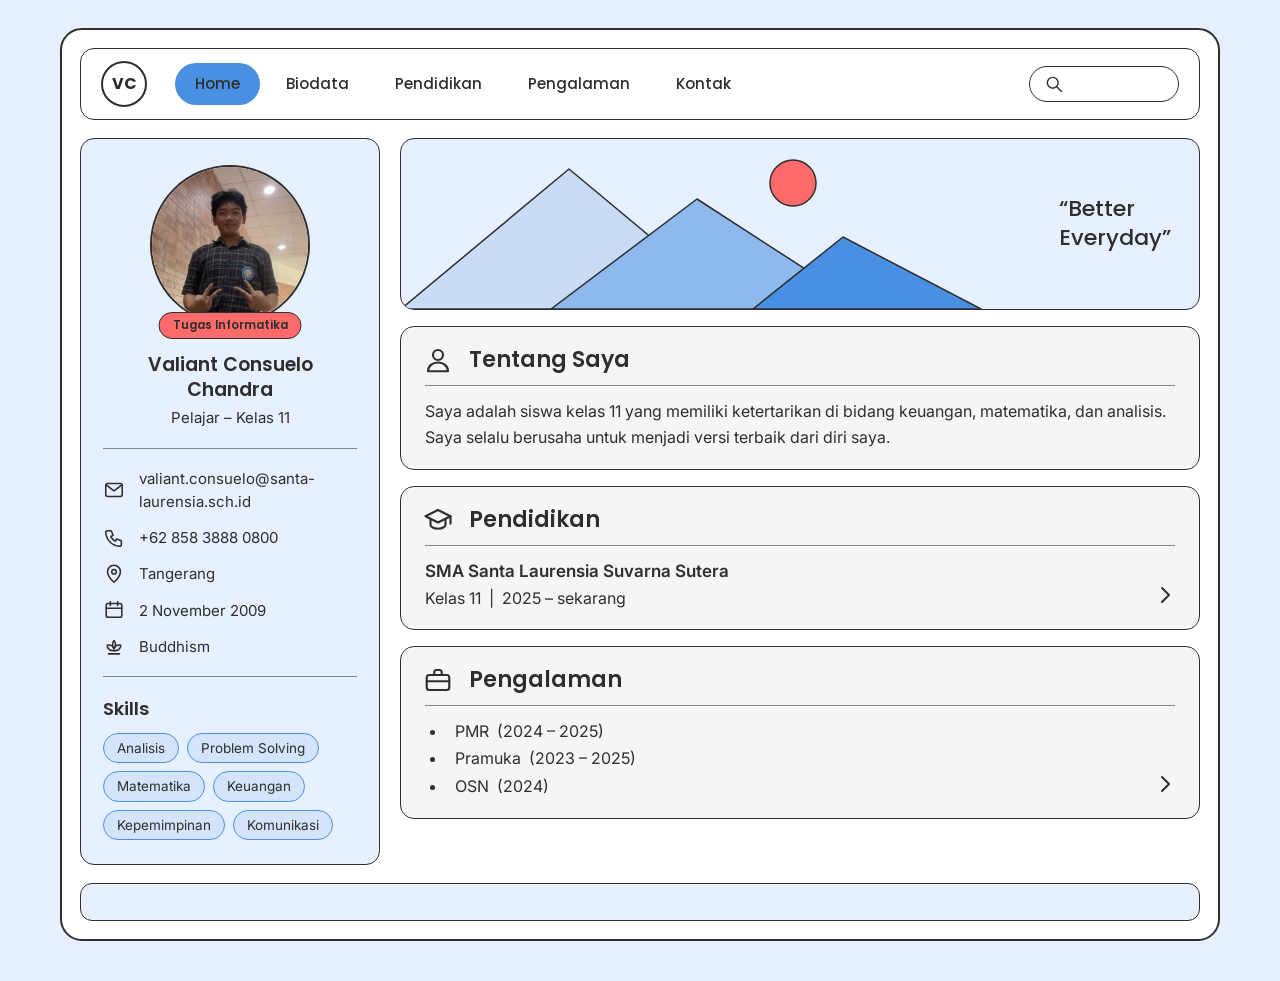
==== commit 10d4a85e: "Percantik halaman depan, update nomor HP" ====
--- a/cv1.html
+++ b/cv1.html
@@ -49,7 +49,7 @@
         </li>
         <li class="valiant-info-item">
           <svg class="valiant-ico" viewBox="0 0 24 24" aria-hidden="true"><path d="M5 4h4l2 5-2.5 1.5a11 11 0 0 0 5 5L15 13l5 2v4a2 2 0 0 1-2 2A16 16 0 0 1 3 6a2 2 0 0 1 2-2z"/></svg>
-          <span class="valiant-info-text">+62 812 3456 7890</span>
+          <span class="valiant-info-text">+62 858 3888 0800</span>
         </li>
         <li class="valiant-info-item">
           <svg class="valiant-ico" viewBox="0 0 24 24" aria-hidden="true"><path d="M12 21s-7-6.2-7-11.5a7 7 0 0 1 14 0C19 14.8 12 21 12 21z"/><circle cx="12" cy="9.5" r="2.5"/></svg>
